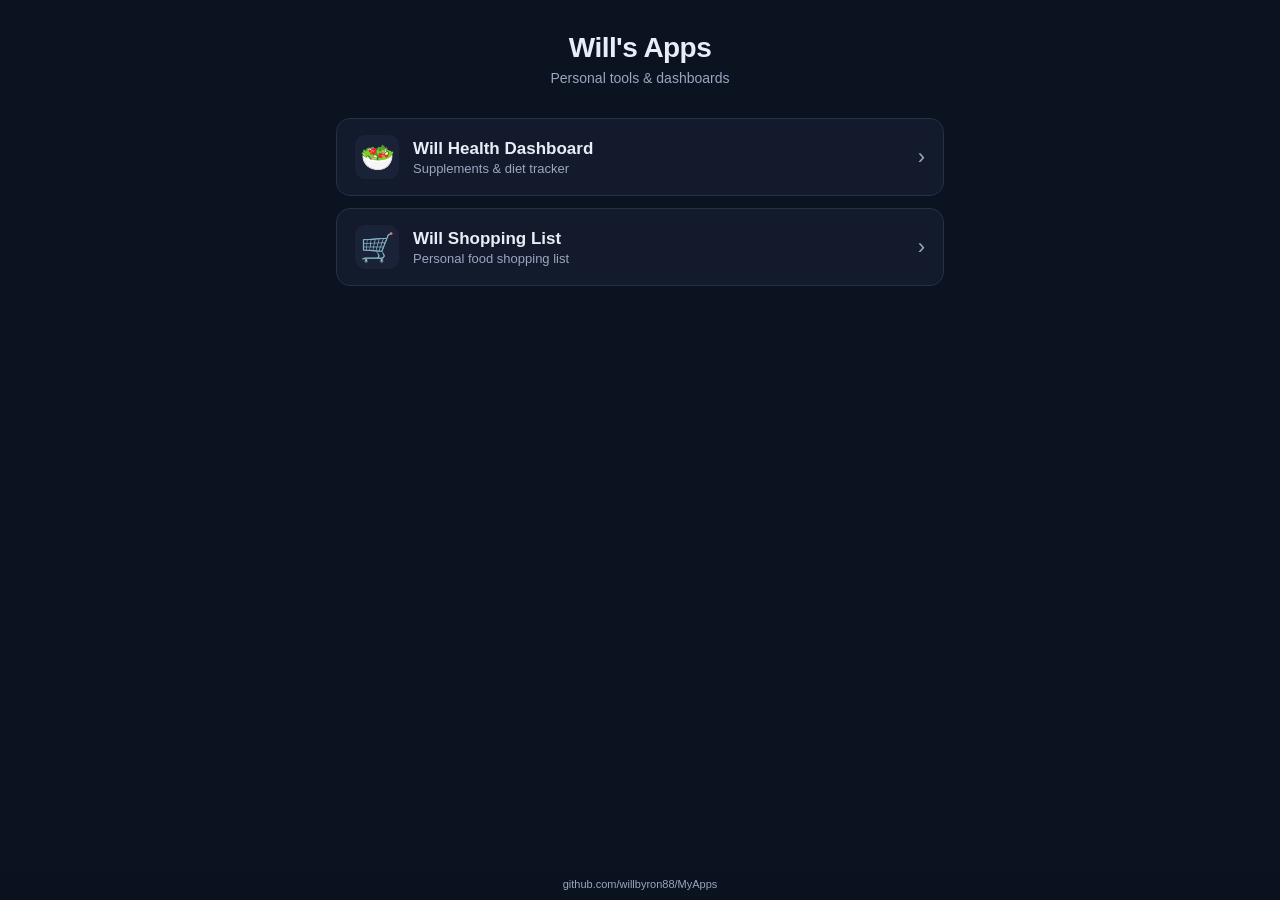
==== index.html @ cd00c2c6 "test edit" ====
<!doctype html>
<html lang="en">
<head>
  <meta charset="utf-8" />
  <meta name="viewport" content="width=device-width, initial-scale=1, viewport-fit=cover" />
  <meta name="apple-mobile-web-app-capable" content="yes" />
  <meta name="apple-mobile-web-app-status-bar-style" content="black-translucent" />
  <meta name="theme-color" content="#0b1220" />
  <title>Will's Apps 🚀</title>
  <link rel="stylesheet" href="style.css" />
</head>
<body>
  <header class="hero">
    <h1>Will's Apps</h1>
    <p class="tag">Personal tools &amp; dashboards</p>
  </header>

  <main class="grid">
    <a class="card" href="willhealthdashboard/">
      <span class="icon" aria-hidden="true">🥗</span>
      <span class="card-body">
        <span class="title">Will Health Dashboard</span>
        <span class="desc">Supplements &amp; diet tracker</span>
      </span>
      <span class="chev" aria-hidden="true">›</span>
    </a>

    <a class="card" href="willshoppinglist/">
      <span class="icon" aria-hidden="true">🛒</span>
      <span class="card-body">
        <span class="title">Will Shopping List</span>
        <span class="desc">Personal food shopping list</span>
      </span>
      <span class="chev" aria-hidden="true">›</span>
    </a>

    <!--
      To add another app later, copy the block above and update:
        href="folder-name/"   icon, title, and description.
    -->
  </main>

  <footer class="foot">
    <span>github.com/willbyron88/MyApps</span>
  </footer>
</body>
</html>
---- style.css ----
:root {
  --bg: #0b1220;
  --surface: #131a2b;
  --surface-2: #1a2238;
  --border: #243049;
  --text: #e8edf7;
  --muted: #9aa6c0;
  --accent: #5aa6ff;
  --radius: 14px;
}

* { box-sizing: border-box; }

html, body {
  margin: 0;
  padding: 0;
  background: var(--bg);
  color: var(--text);
  font-family: -apple-system, BlinkMacSystemFont, "Segoe UI", Roboto, Helvetica, Arial, sans-serif;
  -webkit-font-smoothing: antialiased;
  min-height: 100vh;
}

.hero {
  padding: 32px 20px 16px;
  text-align: center;
}
.hero h1 {
  margin: 0;
  font-size: 28px;
  letter-spacing: -0.02em;
}
.hero .tag {
  margin: 6px 0 0;
  color: var(--muted);
  font-size: 14px;
}

.grid {
  max-width: 640px;
  margin: 0 auto;
  padding: 16px 16px 80px;
  display: grid;
  gap: 12px;
}

.card {
  display: flex;
  align-items: center;
  gap: 14px;
  padding: 16px 18px;
  background: var(--surface);
  border: 1px solid var(--border);
  border-radius: var(--radius);
  color: var(--text);
  text-decoration: none;
  transition: background 0.15s ease, transform 0.05s ease;
}
.card:hover { background: var(--surface-2); }
.card:active { transform: scale(0.99); }

.card .icon {
  font-size: 28px;
  width: 44px;
  height: 44px;
  display: grid;
  place-items: center;
  background: var(--surface-2);
  border-radius: 10px;
  flex: 0 0 auto;
}

.card-body { display: flex; flex-direction: column; flex: 1 1 auto; }
.card .title { font-weight: 600; font-size: 17px; }
.card .desc { color: var(--muted); font-size: 13px; margin-top: 2px; }

.card .chev {
  color: var(--muted);
  font-size: 22px;
  padding-left: 8px;
}

.foot {
  position: fixed;
  bottom: 0; left: 0; right: 0;
  text-align: center;
  font-size: 11px;
  color: var(--muted);
  padding: 10px env(safe-area-inset-right) calc(10px + env(safe-area-inset-bottom)) env(safe-area-inset-left);
  background: linear-gradient(to top, rgba(11,18,32,0.95), rgba(11,18,32,0));
}
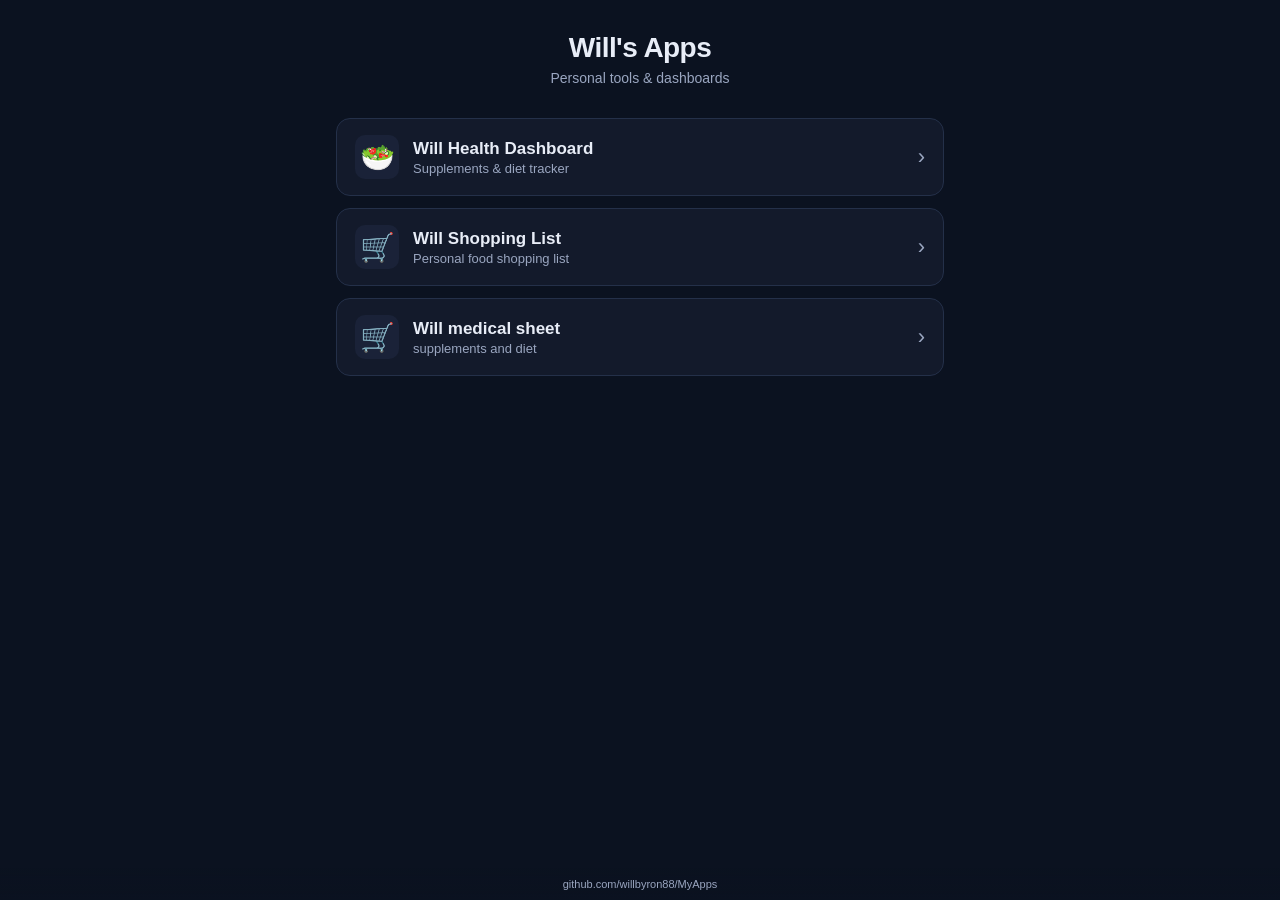
==== commit 93c39ec9: "add mediccal list" ====
--- a/index.html
+++ b/index.html
@@ -34,6 +34,14 @@
       <span class="chev" aria-hidden="true">›</span>
     </a>
 
+    <a class="card" href="willmedicalsheet/">
+      <span class="icon" aria-hidden="true">🛒</span>
+      <span class="card-body">
+        <span class="title">Will medical sheet</span>
+        <span class="desc">supplements and diet</span>
+      </span>
+      <span class="chev" aria-hidden="true">›</span>
+    </a>
     <!--
       To add another app later, copy the block above and update:
         href="folder-name/"   icon, title, and description.
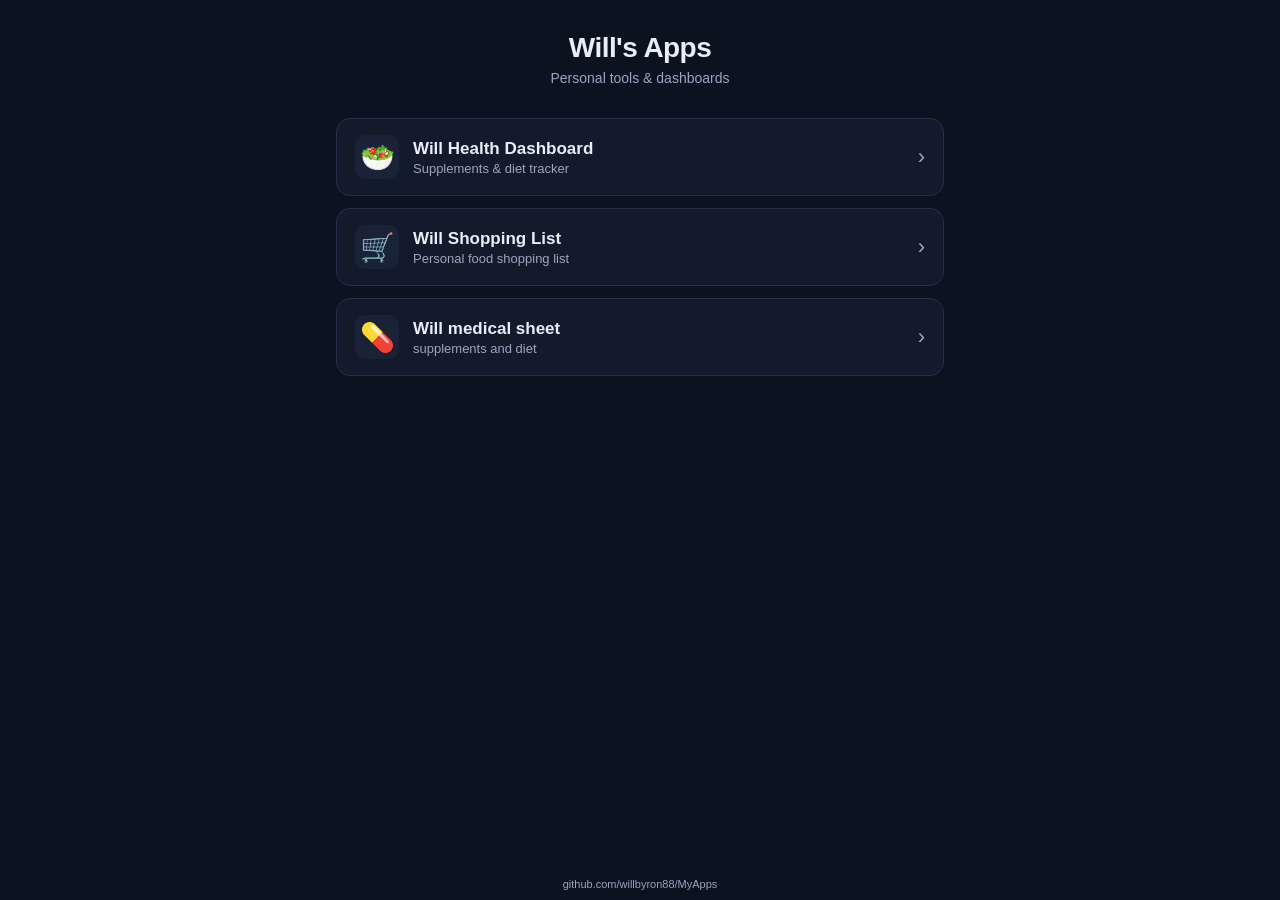
==== commit e485aec0: "changed medical sheet icon" ====
--- a/index.html
+++ b/index.html
@@ -35,7 +35,7 @@
     </a>
 
     <a class="card" href="willmedicalsheet/">
-      <span class="icon" aria-hidden="true">🛒</span>
+      <span class="icon" aria-hidden="true">💊</span>
       <span class="card-body">
         <span class="title">Will medical sheet</span>
         <span class="desc">supplements and diet</span>
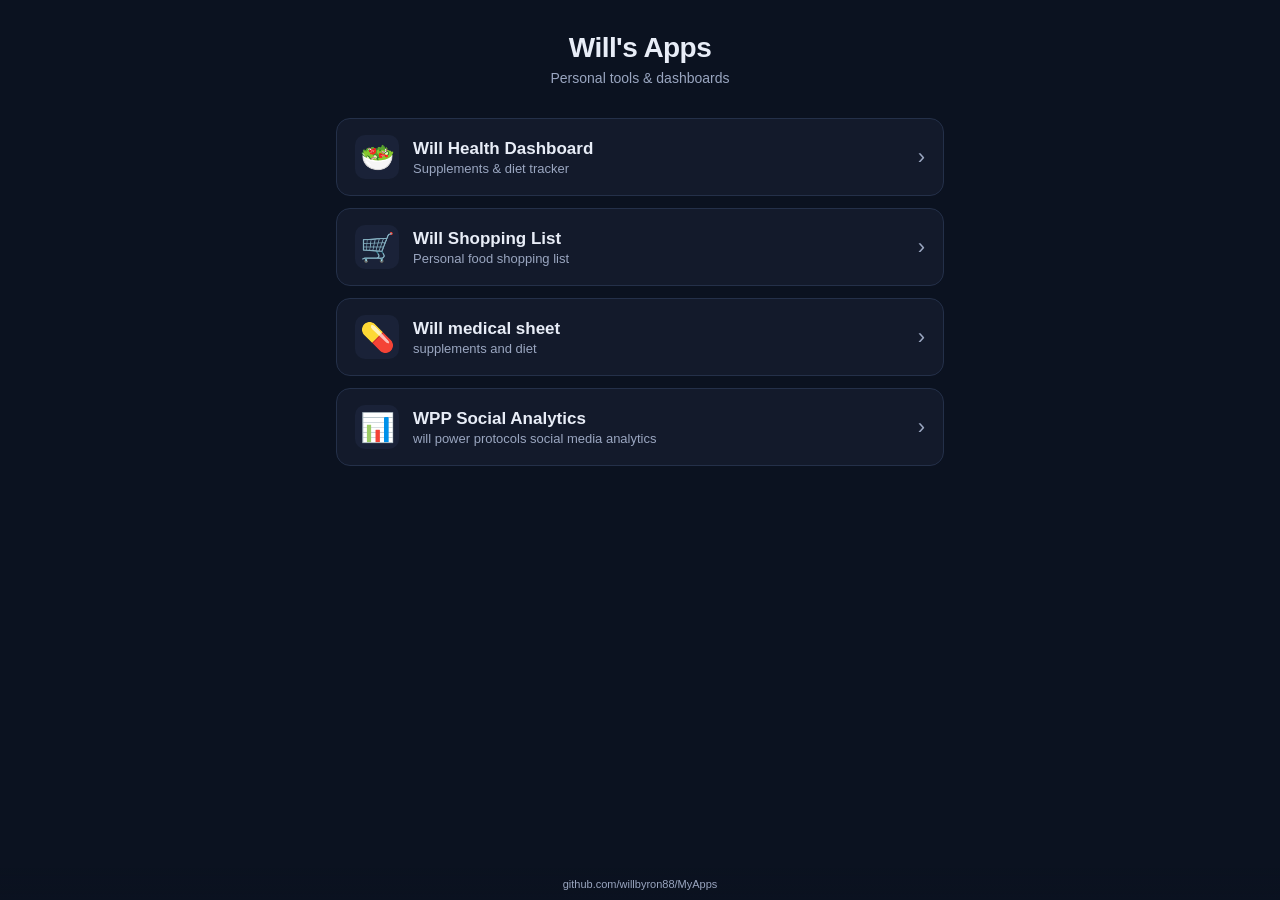
==== commit 88b5abd5: "add social analytics dashboard" ====
--- a/index.html
+++ b/index.html
@@ -42,6 +42,14 @@
       </span>
       <span class="chev" aria-hidden="true">›</span>
     </a>
+    <a class="card" href="social-analytics-dashboard/">
+      <span class="icon" aria-hidden="true">📊</span>
+      <span class="card-body">
+        <span class="title">WPP Social Analytics</span>
+        <span class="desc">will power protocols social media analytics</span>
+      </span>
+      <span class="chev" aria-hidden="true">›</span>
+    </a>
     <!--
       To add another app later, copy the block above and update:
         href="folder-name/"   icon, title, and description.
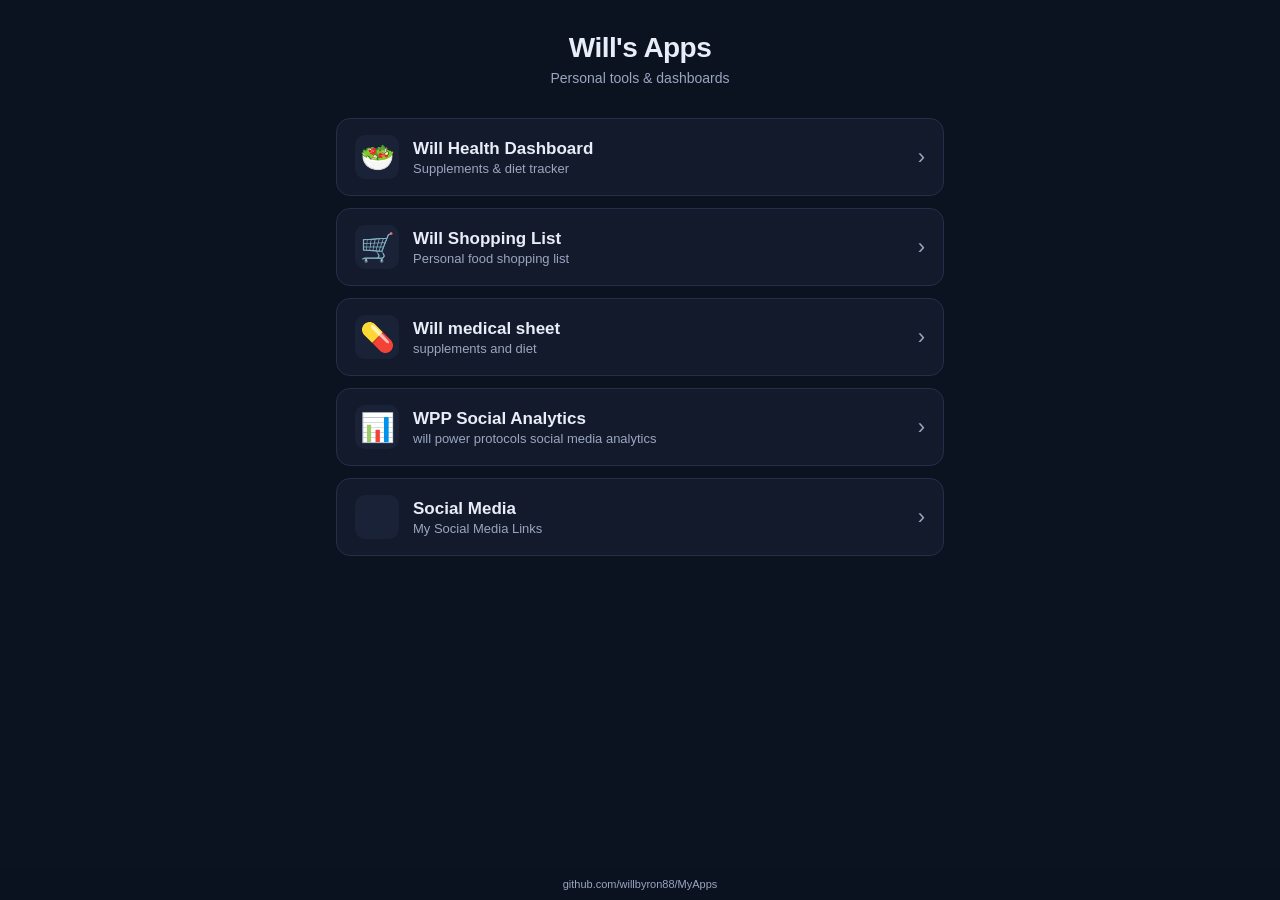
==== commit e42b963a: "add new social media instgram and fb accounts" ====
--- a/index.html
+++ b/index.html
@@ -42,11 +42,19 @@
       </span>
       <span class="chev" aria-hidden="true">›</span>
     </a>
-    <a class="card" href="social-analytics-dashboard/">
+    <a class="card" href="social-analytics-dashboard/docs/">
       <span class="icon" aria-hidden="true">📊</span>
       <span class="card-body">
         <span class="title">WPP Social Analytics</span>
         <span class="desc">will power protocols social media analytics</span>
+      </span>
+      <span class="chev" aria-hidden="true">›</span>
+    </a>
+        <a class="card" href="will-social-media-links/">
+      <span class="icon" aria-hidden="true"></span>
+      <span class="card-body">
+        <span class="title">Social Media</span>
+        <span class="desc">My Social Media Links</span>
       </span>
       <span class="chev" aria-hidden="true">›</span>
     </a>
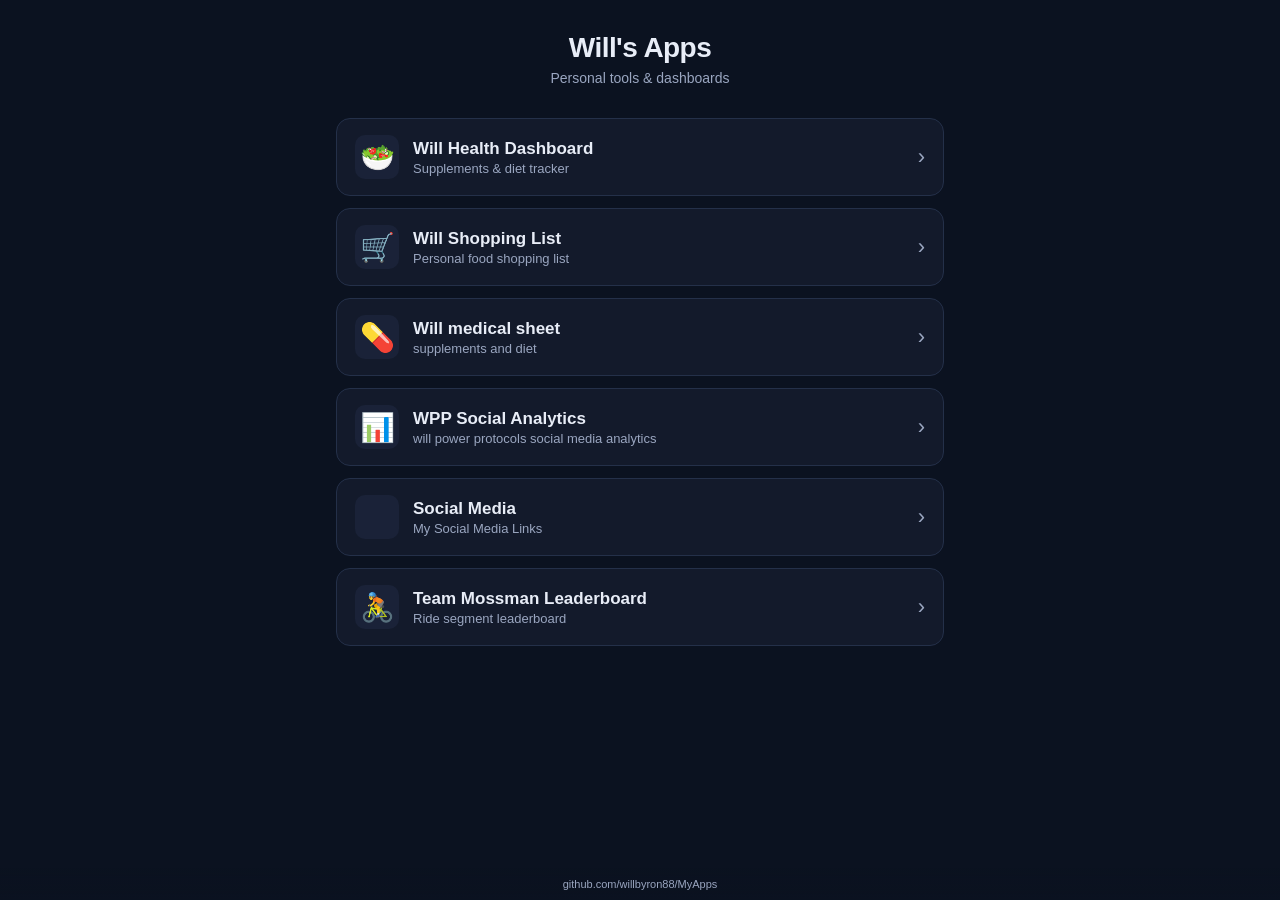
==== commit 6276ebd9: "team mossman app" ====
--- a/index.html
+++ b/index.html
@@ -58,6 +58,14 @@
       </span>
       <span class="chev" aria-hidden="true">›</span>
     </a>
+    <a class="card" href="team-mossman-leaderboard/">
+      <span class="icon" aria-hidden="true">🚴</span>
+      <span class="card-body">
+        <span class="title">Team Mossman Leaderboard</span>
+        <span class="desc">Ride segment leaderboard</span>
+      </span>
+      <span class="chev" aria-hidden="true">›</span>
+    </a>
     <!--
       To add another app later, copy the block above and update:
         href="folder-name/"   icon, title, and description.
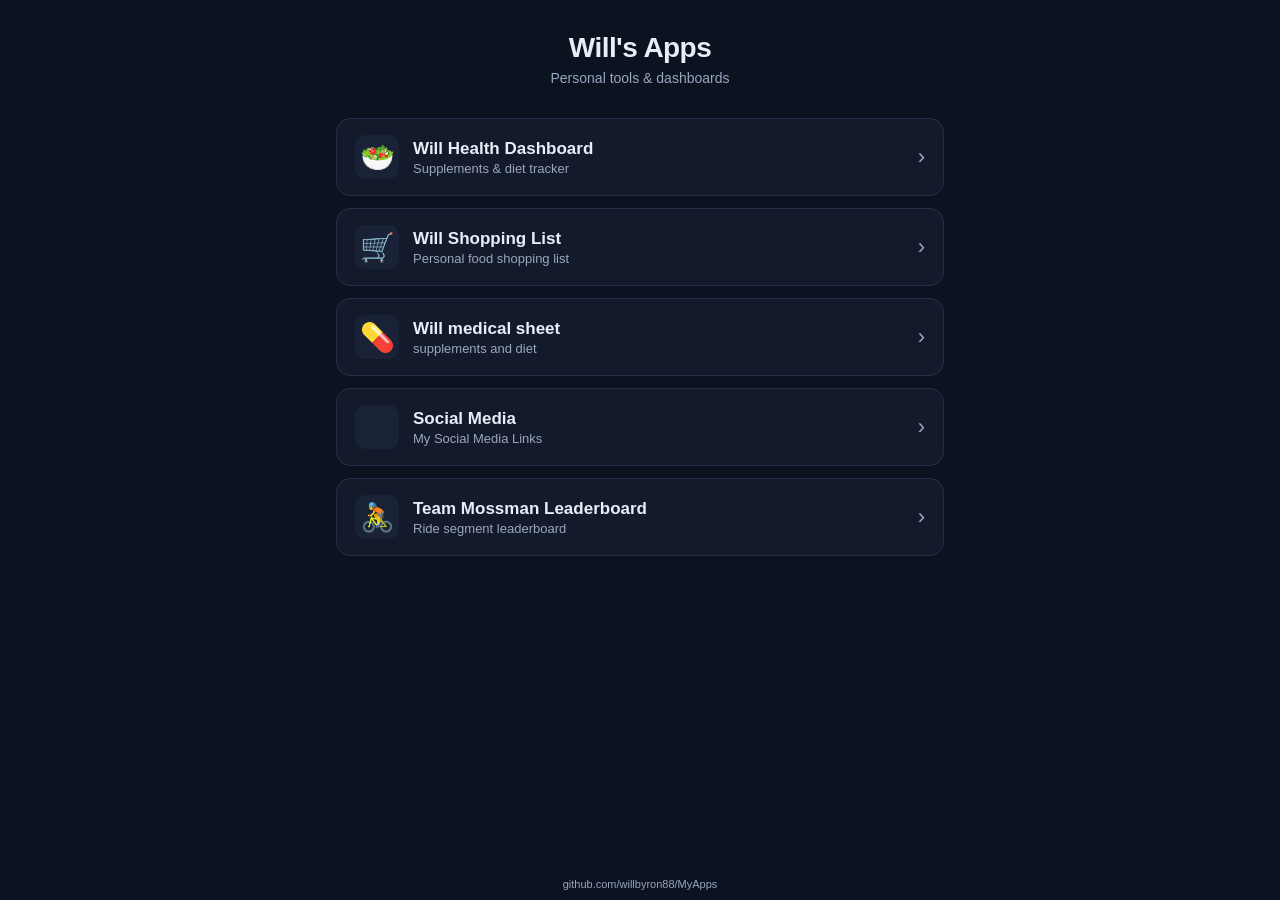
==== commit b848e089: "Move social-analytics-dashboard to willpowerprotocols/wpp_analytics_dashboard" ====
--- a/index.html
+++ b/index.html
@@ -42,14 +42,6 @@
       </span>
       <span class="chev" aria-hidden="true">›</span>
     </a>
-    <a class="card" href="social-analytics-dashboard/docs/">
-      <span class="icon" aria-hidden="true">📊</span>
-      <span class="card-body">
-        <span class="title">WPP Social Analytics</span>
-        <span class="desc">will power protocols social media analytics</span>
-      </span>
-      <span class="chev" aria-hidden="true">›</span>
-    </a>
         <a class="card" href="will-social-media-links/">
       <span class="icon" aria-hidden="true"></span>
       <span class="card-body">
